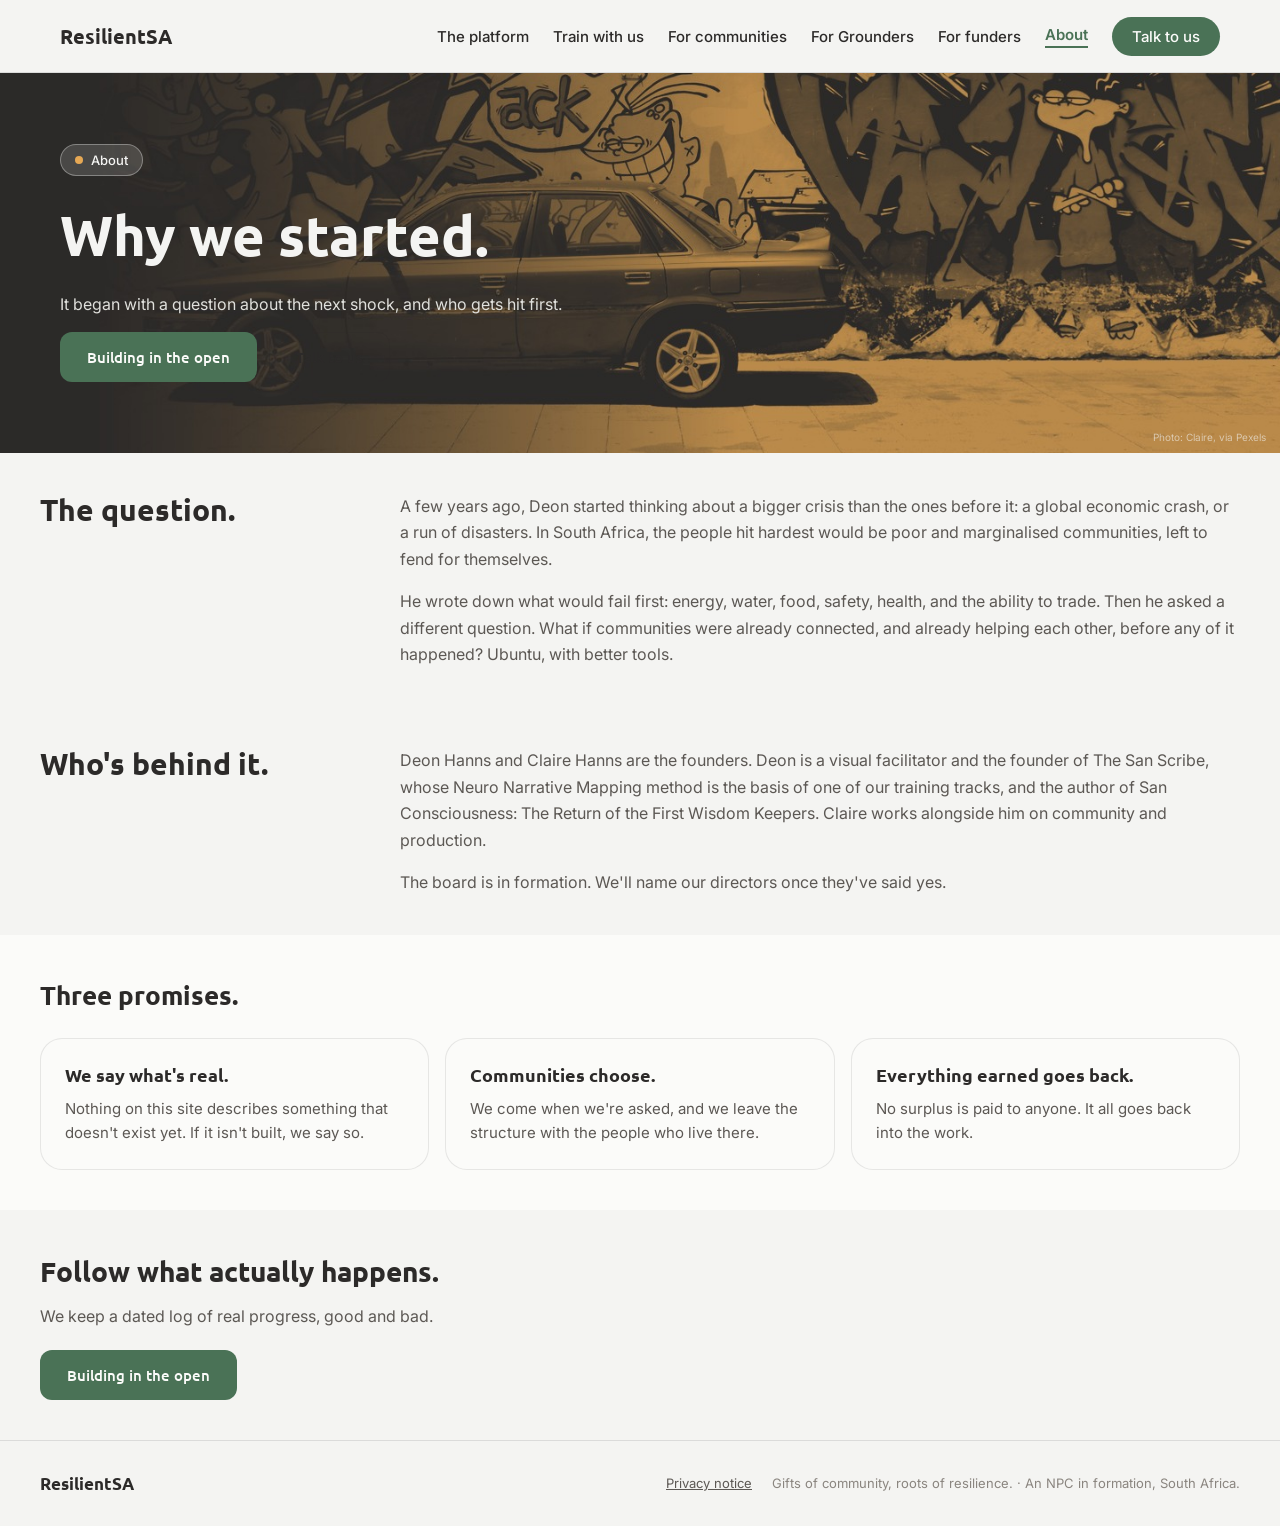
==== about.html @ cc98cc7a "Fix image paths in about.html; also sync in the San Consciousness book credit (already added to the " ====
<!doctype html>
<html lang="en">
<head>
<meta charset="utf-8">
<meta name="viewport" content="width=device-width, initial-scale=1">
<title>ResilientSA: About</title>
<meta name="description" content="ResilientSA: an Ubuntu-rooted mutual-aid platform and training programme for South African communities. Still being built, in the open.">
<link rel="icon" type="image/png" sizes="32x32" href="assets/favicon-32.png">
<link rel="icon" type="image/png" sizes="64x64" href="assets/favicon-64.png">
<link rel="stylesheet" href="https://fonts.googleapis.com/css2?family=Ubuntu:wght@500;700&family=Inter:wght@400;500;600&family=Bungee&display=swap">
<link rel="stylesheet" href="assets/styles.css">
</head>
<body>
<nav class="nav">
  <input type="checkbox" id="nav-check">
  <div class="nav-row">
    <a href="index.html" class="nav-logo">ResilientSA</a>
    <div class="nav-links">
      <a href="platform.html">The platform</a>
      <a href="train.html">Train with us</a>
      <a href="communities.html">For communities</a>
      <a href="grounders.html">For Grounders</a>
      <a href="funders.html">For funders</a>
      <a href="about.html" class="active">About</a>
      <a href="contact.html" class="nav-cta">Talk to us</a>
    </div>
    <label for="nav-check" class="nav-toggle-label nav-toggle-open">
      <span class="nav-toggle" aria-label="Open menu"></span>
    </label>
  </div>
  <div class="nav-mobile">
      <a href="platform.html">The platform</a>
      <a href="train.html">Train with us</a>
      <a href="communities.html">For communities</a>
      <a href="grounders.html">For Grounders</a>
      <a href="funders.html">For funders</a>
      <a href="about.html" class="active">About</a>
    <a href="contact.html" class="cta">Talk to us</a>
  </div>
</nav>

<header class="photo-hero">
  <img src="assets/about-hero.jpg" alt="A car parked in front of a graffiti-covered wall on a Cape Town street.">
  <div class="photo-hero-content">
    <span class="hero-badge" style="background:rgba(244,244,242,0.15);border:1px solid rgba(244,244,242,0.35);color:var(--canvas);"><span class="dot" style="background:var(--clay);"></span>About</span>
    <h1>Why we started.</h1>
    <p class="lede">It began with a question about the next shock, and who gets hit first.</p>
    <div class="hero-ctas">
      <a href="progress.html" class="btn btn-primary">Building in the open</a>
      <a href="contact.html" class="btn btn-ghost">Talk to us</a>
    </div>
  </div>
  <div class="photo-credit">Photo: Claire, via Pexels</div>
</header>
<section class="block">
  <div class="block-inner split">
    <div class="col-title"><h2>The question.</h2></div>
    <div class="col-body"><p>A few years ago, Deon started thinking about a bigger crisis than the ones before it: a global economic crash, or a run of disasters. In South Africa, the people hit hardest would be poor and marginalised communities, left to fend for themselves.</p><p>He wrote down what would fail first: energy, water, food, safety, health, and the ability to trade. Then he asked a different question. What if communities were already connected, and already helping each other, before any of it happened? Ubuntu, with better tools.</p></div>
  </div>
</section>
<section class="block">
  <div class="block-inner split">
    <div class="col-title"><h2>Who's behind it.</h2></div>
    <div class="col-body"><p>Deon Hanns and Claire Hanns are the founders. Deon is a visual facilitator and the founder of The San Scribe, whose Neuro Narrative Mapping method is the basis of one of our training tracks, and the author of San Consciousness: The Return of the First Wisdom Keepers. Claire works alongside him on community and production.</p><p>The board is in formation. We'll name our directors once they've said yes.</p></div>
  </div>
</section>
<section class="block raised">
  <div class="block-inner">
    <h2 style="font-size:26px;">Three promises.</h2>
    <div class="cards"><div class="card bg-raised"><div class="card-title">We say what's real.</div><p>Nothing on this site describes something that doesn't exist yet. If it isn't built, we say so.</p></div><div class="card bg-raised"><div class="card-title">Communities choose.</div><p>We come when we're asked, and we leave the structure with the people who live there.</p></div><div class="card bg-raised"><div class="card-title">Everything earned goes back.</div><p>No surplus is paid to anyone. It all goes back into the work.</p></div></div>
    
  </div>
</section>
<section class="block">
  <div class="block-inner">
    <h2 style="font-size:28px;max-width:640px;">Follow what actually happens.</h2>
    <p style="max-width:520px;margin:var(--space-3) 0 var(--space-5);font:400 16px/1.6 var(--font-body);color:var(--bark-600);">We keep a dated log of real progress, good and bad.</p>
    <div class="hero-ctas"><a href="progress.html" class="btn btn-primary">Building in the open</a></div>
  </div>
</section>

<footer class="site">
  <div class="footer-inner">
    <div class="footer-brand">ResilientSA</div>
    <div class="footer-links">
      <a href="privacy.html">Privacy notice</a>
      <span>Gifts of community, roots of resilience. &middot; An NPC in formation, South Africa.</span>
    </div>
  </div>
</footer>

</body>
</html>
---- assets/styles.css ----
/* ResilientSA: Living Soil design system, as real CSS custom properties */
:root {
  --bark-900: #2C2A29;
  --bark-700: #47433F;
  --bark-600: #5C5854;
  --bark-400: #8A857F;
  --bark-200: #C9C6C1;
  --canvas: #F4F4F2;
  --canvas-raised: #FBFBF9;
  --canvas-sunk: #EAEAE6;
  --aloe: #4A7256;
  --aloe-deep: #3B5D46;
  --aloe-tint: #E4EBE5;
  --ochre: #C85A3C;
  --ochre-tint: #F5E3DC;
  --clay: #E6A854;
  --clay-deep: #C98A3A;
  --clay-tint: #F9EFDA;
  --rain: #3D6B8C;
  --rain-tint: #E0E8ED;
  --protea: #B24C63;
  --protea-tint: #F3E1E6;
  --indigo: #5E5A8C;
  --indigo-tint: #E7E5F0;

  --font-display: 'Ubuntu', system-ui, sans-serif;
  --font-body: 'Inter', system-ui, sans-serif;
  --font-street: 'Bungee', system-ui, sans-serif;

  --space-2: 8px; --space-3: 12px; --space-4: 16px; --space-5: 20px;
  --space-6: 24px; --space-8: 32px; --space-10: 40px; --space-12: 48px; --space-16: 64px;
  --radius-md: 12px; --radius-lg: 16px; --radius-xl: 22px; --radius-pill: 999px;
  --max: 1200px;
}

* { box-sizing: border-box; }
html { scroll-behavior: smooth; }
body {
  margin: 0;
  background: var(--canvas);
  color: var(--bark-900);
  font-family: var(--font-body);
  line-height: 1.5;
}
a { color: var(--aloe); }
a:hover { color: var(--aloe-deep); }
img { max-width: 100%; display: block; }
h1, h2, h3 { font-family: var(--font-display); margin: 0; color: var(--bark-900); }
p { margin: 0; }
.wrap { max-width: var(--max); margin: 0 auto; padding-left: var(--space-5); padding-right: var(--space-5); }

/* ---------- Nav ---------- */
.nav {
  position: sticky; top: 0; z-index: 50;
  background: var(--canvas); border-bottom: 1px solid rgba(44,42,41,0.12);
}
.nav-row {
  max-width: var(--max); margin: 0 auto; padding: 0 var(--space-5);
  height: 72px; display: flex; align-items: center; justify-content: space-between;
}
.nav-logo { font: 700 20px var(--font-display); color: var(--bark-900); text-decoration: none; }
.nav-links { display: none; align-items: center; gap: var(--space-6); }
.nav-links a { font: 500 15px var(--font-body); text-decoration: none; color: var(--bark-900); }
.nav-links a.active { color: var(--aloe); font-weight: 600; border-bottom: 2px solid var(--aloe); padding-bottom: 2px; }
.nav-cta {
  font: 500 15px var(--font-body) !important; color: var(--canvas-raised) !important;
  background: var(--aloe); padding: 10px 20px; border-radius: var(--radius-pill);
}
.nav-toggle { display: block; background: none; border: none; cursor: pointer; padding: 8px; }
.nav-toggle span, .nav-toggle::before, .nav-toggle::after { content: ''; display: block; width: 22px; height: 2px; background: var(--bark-900); margin: 5px 0; }
#nav-check { display: none; }
.nav-mobile {
  display: none; flex-direction: column; padding: var(--space-4) var(--space-5) var(--space-6);
  border-top: 1px solid rgba(44,42,41,0.12); gap: var(--space-2);
}
#nav-check:checked ~ .nav-mobile { display: flex; }
#nav-check:checked ~ .nav-row .nav-toggle-open { display: none; }
.nav-mobile a {
  font: 500 16px var(--font-body); text-decoration: none; color: var(--bark-900);
  padding: 12px 4px; border-bottom: 1px solid rgba(44,42,41,0.08);
}
.nav-mobile a.cta {
  margin-top: var(--space-3); text-align: center; color: var(--canvas-raised);
  background: var(--aloe); border: none; border-radius: var(--radius-md); padding: 14px;
}
@media (min-width: 900px) {
  .nav-links { display: flex; }
  .nav-toggle-label { display: none; }
  .nav-mobile { display: none !important; }
}

/* ---------- Hero ---------- */
.hero { padding: var(--space-10) var(--space-5) var(--space-8); }
.hero-inner { max-width: var(--max); margin: 0 auto; display: flex; flex-direction: column-reverse; gap: var(--space-8); align-items: center; }
.hero-badge {
  display: inline-flex; align-items: center; gap: 8px; padding: 7px 14px;
  border-radius: var(--radius-pill); font: 500 13px var(--font-body); align-self: flex-start;
}
.hero-badge .dot { width: 8px; height: 8px; border-radius: 50%; }
.hero h1 { font: 400 40px/0.98 var(--font-street); margin: var(--space-4) 0; max-width: 640px; }
.hero p.lede { font: 400 17px/1.6 var(--font-body); color: var(--bark-600); max-width: 480px; margin-bottom: var(--space-5); }
.hero-ctas { display: flex; flex-wrap: wrap; gap: var(--space-3); }
.btn {
  font: 500 15px var(--font-display); text-decoration: none; padding: 14px 26px;
  border-radius: var(--radius-md); display: inline-block; border: 1px solid transparent; cursor: pointer;
}
.btn-primary { background: var(--aloe); color: var(--canvas-raised); }
.btn-clay { background: var(--clay); color: var(--bark-900); }
.btn-ghost { background: transparent; color: var(--bark-900); border-color: rgba(44,42,41,0.25); }
.hero-art { width: 100%; max-width: 420px; }
@media (min-width: 900px) {
  .hero { padding: var(--space-16) var(--space-5); }
  .hero-inner { flex-direction: row; align-items: center; }
  .hero h1 { font-size: 64px; }
  .hero p.lede { font-size: 19px; }
}

/* ---------- Photo hero (About) ---------- */
.photo-hero { position: relative; width: 100%; min-height: 380px; overflow: hidden; }
.photo-hero img { width: 100%; height: 100%; object-fit: cover; position: absolute; inset: 0; }
.photo-hero-content {
  position: relative; z-index: 1; max-width: var(--max); margin: 0 auto;
  padding: var(--space-12) var(--space-5); display: flex; flex-direction: column; gap: var(--space-4);
  min-height: 380px; justify-content: center;
}
.photo-hero h1 { color: var(--canvas); font-size: 42px; max-width: 560px; }
.photo-hero p.lede { color: #E0E0DC; }
.photo-credit { position: absolute; right: 14px; bottom: 10px; z-index: 1; font: 400 10px var(--font-body); color: rgba(244,244,242,0.6); }
@media (min-width: 900px) { .photo-hero h1 { font-size: 56px; } }

/* ---------- Sections ---------- */
section.block { padding: var(--space-10) var(--space-5); }
section.block.raised { background: var(--canvas-raised); }
section.block.dark { background: var(--bark-900); color: var(--canvas); }
section.block.dark h2 { color: var(--canvas); }
section.block.dark p { color: var(--bark-200); }
.block-inner { max-width: var(--max); margin: 0 auto; }
.split { display: flex; flex-direction: column; gap: var(--space-6); }
.split h2 { font-size: 26px; line-height: 1.15; margin-bottom: var(--space-2); }
.split .col-body { display: flex; flex-direction: column; gap: var(--space-4); }
.split .col-body p { font: 400 16px/1.65 var(--font-body); color: var(--bark-600); }
section.block.dark .split .col-body p { color: var(--bark-200); }
@media (min-width: 860px) {
  .split { flex-direction: row; gap: var(--space-10); }
  .split .col-title { flex: 0 0 320px; }
  .split .col-body { flex: 1; }
  .split h2 { font-size: 30px; }
}

.cards { display: flex; flex-direction: column; gap: var(--space-4); margin-top: var(--space-6); }
.card {
  padding: var(--space-6); border-radius: var(--radius-xl); display: flex; flex-direction: column; gap: 10px;
}
.card.bg-raised { background: var(--canvas-raised); border: 1px solid rgba(44,42,41,0.1); }
.card.bg-aloe { background: var(--aloe); }
.card.bg-aloe .card-title, .card.bg-aloe p { color: var(--canvas); }
.card.bg-ink { background: var(--bark-900); }
.card.bg-ink .card-title, .card.bg-ink p { color: var(--canvas); }
.card.bg-clay { background: var(--clay); }
.card-title { font: 700 18px var(--font-display); color: var(--bark-900); }
.card p { font: 400 15px/1.6 var(--font-body); color: var(--bark-600); }
@media (min-width: 860px) { .cards { flex-direction: row; } .cards .card { flex: 1; } }

.pillars { display: flex; flex-wrap: wrap; gap: 10px; margin-top: var(--space-4); }
.pillar {
  display: inline-flex; align-items: center; gap: 8px; padding: 7px 13px;
  border-radius: var(--radius-pill); font: 500 14px var(--font-body); color: var(--bark-900);
}
.pillar .dot { width: 9px; height: 9px; border-radius: 50%; }

.paths { display: flex; flex-direction: column; gap: var(--space-4); margin-top: var(--space-6); }
.path-card {
  padding: var(--space-6); border-radius: var(--radius-xl); text-decoration: none;
  display: flex; flex-direction: column; gap: 10px; min-height: 180px;
}
.path-card .title { font: 700 21px var(--font-display); }
.path-card .cta { margin-top: auto; font: 600 14px var(--font-body); }
@media (min-width: 860px) { .paths { flex-direction: row; } .path-card { flex: 1; } }

.steps { display: flex; flex-direction: column; gap: var(--space-4); margin-top: var(--space-6); }
.step { padding: var(--space-5); border-radius: var(--radius-xl); background: var(--canvas-raised); border: 1px solid rgba(44,42,41,0.1); display: flex; flex-direction: column; gap: 8px; }
.step .num { font: 700 22px var(--font-display); color: var(--ochre); }
.step .title { font: 700 16px var(--font-display); }
.step p { font: 400 14px/1.6 var(--font-body); color: var(--bark-600); }
@media (min-width: 860px) { .steps { flex-direction: row; } .step { flex: 1; } }

.status-grid { display: flex; flex-direction: column; gap: var(--space-4); margin-top: var(--space-6); }
.status-col { flex: 1; padding: var(--space-6); border-radius: var(--radius-xl); }
.status-col.live { background: var(--canvas-raised); border: 1px solid rgba(44,42,41,0.1); }
.status-col.pending { border: 1.5px dashed rgba(44,42,41,0.28); }
.status-col h3 { font: 700 18px var(--font-display); margin-bottom: var(--space-4); }
.status-col.live h3 { color: var(--aloe); }
.status-col ul { margin: 0; padding-left: 20px; }
.status-col li { font: 400 15px/1.55 var(--font-body); color: var(--bark-600); margin-bottom: 8px; }
@media (min-width: 860px) { .status-grid { flex-direction: row; } }

.log-entry { display: flex; flex-direction: column; gap: 6px; padding: var(--space-5) 0; border-top: 1px solid rgba(44,42,41,0.12); }
.log-date { font: 600 13px var(--font-body); color: var(--bark-400); }
.log-title { font: 700 18px var(--font-display); }
.log-entry p { font: 400 15px/1.6 var(--font-body); color: var(--bark-600); }
@media (min-width: 860px) { .log-entry { flex-direction: row; gap: var(--space-8); } .log-date { flex: 0 0 160px; } }

.priv-row { display: flex; flex-direction: column; gap: 6px; padding: var(--space-5) 0; border-top: 1px solid rgba(44,42,41,0.12); }
.priv-row h3 { font: 700 16px var(--font-display); }
.priv-row p { font: 400 15px/1.6 var(--font-body); color: var(--bark-600); }
@media (min-width: 860px) { .priv-row { flex-direction: row; gap: var(--space-8); } .priv-row h3 { flex: 0 0 240px; } }

/* ---------- Form ---------- */
.form-card { background: var(--canvas-raised); border: 1px solid rgba(44,42,41,0.1); border-radius: var(--radius-xl); padding: var(--space-6); display: flex; flex-direction: column; gap: var(--space-5); }
.chips { display: flex; flex-wrap: wrap; gap: 8px; }
.chip { padding: 9px 16px; border-radius: var(--radius-pill); background: var(--canvas-raised); border: 1px solid rgba(44,42,41,0.22); font: 500 14px var(--font-body); color: var(--bark-900); cursor: pointer; }
.chip input { position: absolute; opacity: 0; pointer-events: none; }
.chip:has(input:checked) { background: var(--aloe); color: var(--canvas-raised); border-color: var(--aloe); }
label.field { display: flex; flex-direction: column; gap: 8px; font: 600 13px var(--font-body); color: var(--bark-900); }
input[type=text], input[type=email], textarea {
  width: 100%; box-sizing: border-box; padding: 13px 15px; border: 1px solid rgba(44,42,41,0.22);
  border-radius: var(--radius-md); background: var(--canvas-raised); font: 400 15px var(--font-body); color: var(--bark-900);
}
textarea { min-height: 110px; resize: vertical; }
.form-note { font: 400 13px/1.6 var(--font-body); color: var(--bark-600); }

/* ---------- Footer ---------- */
footer.site {
  border-top: 1px solid rgba(44,42,41,0.12); padding: var(--space-8) var(--space-5);
}
.footer-inner {
  max-width: var(--max); margin: 0 auto; display: flex; flex-direction: column; gap: var(--space-3);
}
.footer-brand { font: 700 17px var(--font-display); }
.footer-links { display: flex; gap: var(--space-5); align-items: center; flex-wrap: wrap; font: 400 13px var(--font-body); color: var(--bark-400); }
.footer-links a { color: var(--bark-600); }
@media (min-width: 860px) { .footer-inner { flex-direction: row; justify-content: space-between; } }

/* ---------- Utility ---------- */
.draft-badge { display: inline-flex; padding: 7px 14px; border-radius: var(--radius-pill); background: var(--clay-tint); font: 600 12px var(--font-body); color: var(--bark-900); margin-bottom: var(--space-4); }
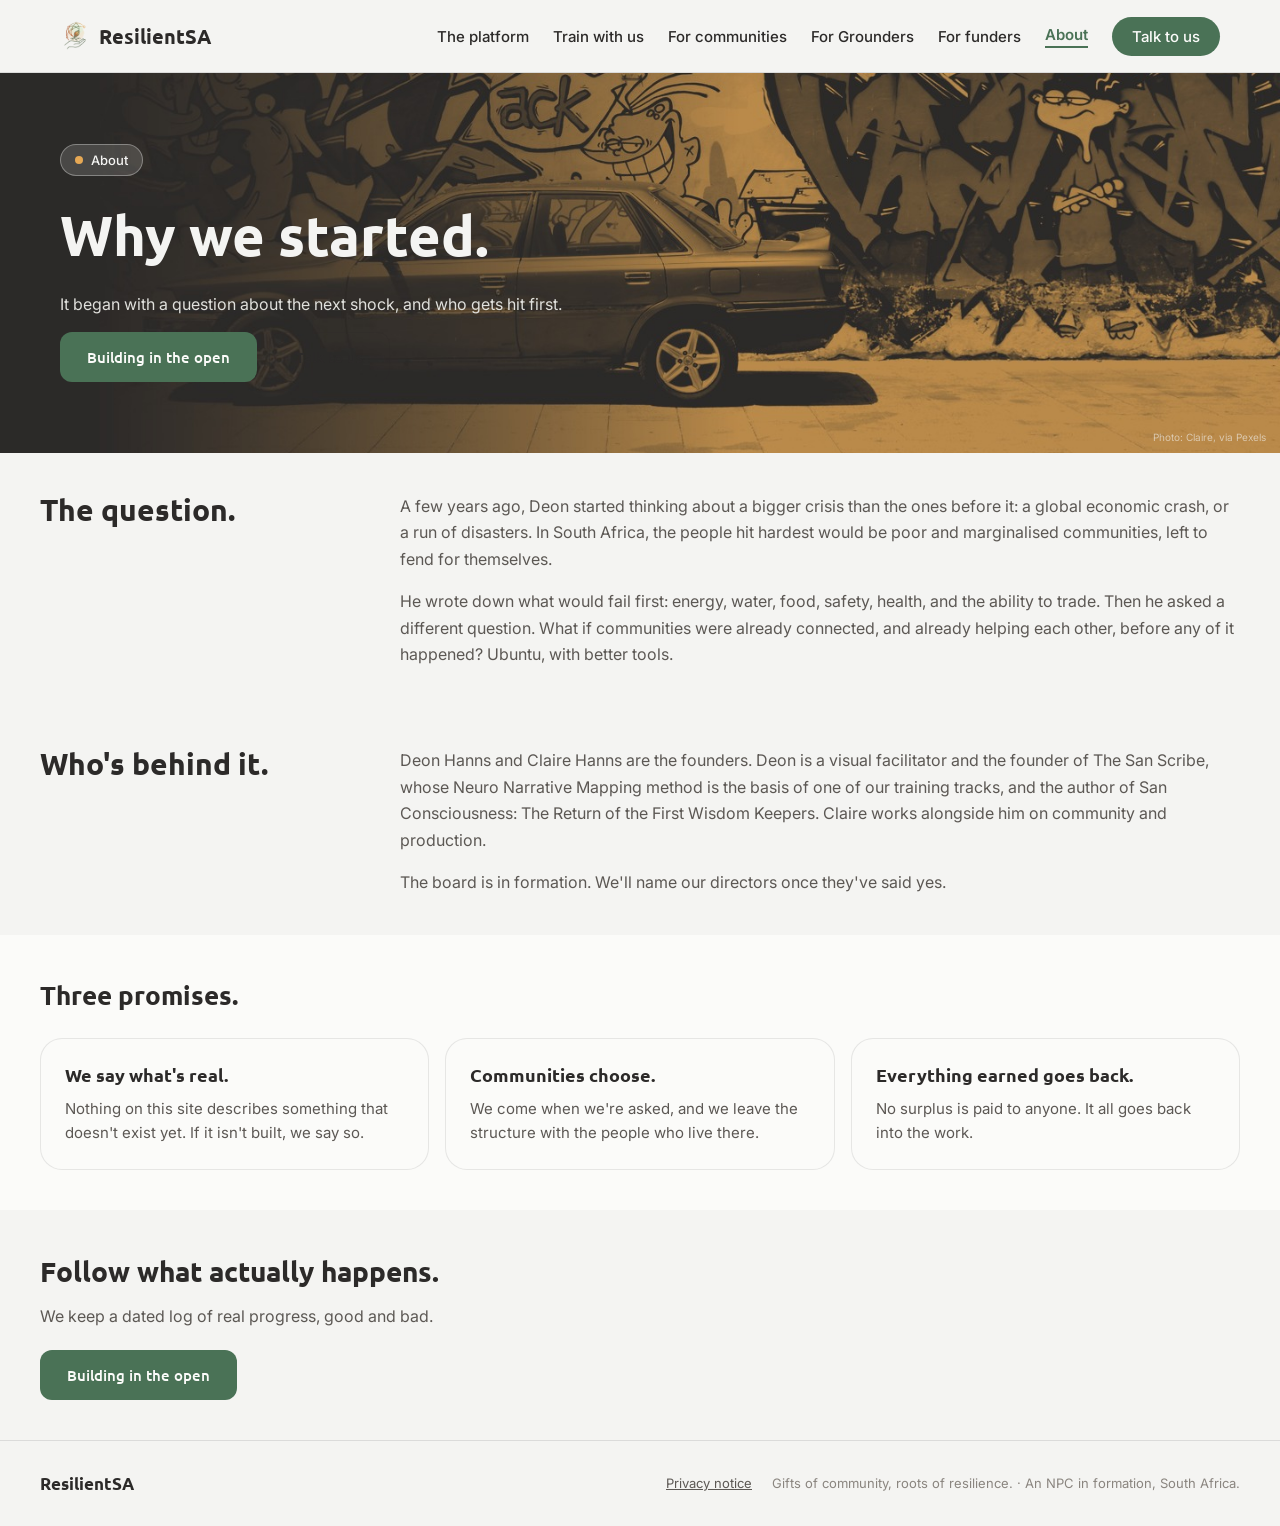
==== commit e2bef231: "Add nav logo mark to about.html" ====
--- a/about.html
+++ b/about.html
@@ -14,7 +14,7 @@
 <nav class="nav">
   <input type="checkbox" id="nav-check">
   <div class="nav-row">
-    <a href="index.html" class="nav-logo">ResilientSA</a>
+    <a href="index.html" class="nav-logo"><img src="assets/logo-mark.png" alt="">ResilientSA</a>
     <div class="nav-links">
       <a href="platform.html">The platform</a>
       <a href="train.html">Train with us</a>
--- a/assets/styles.css
+++ b/assets/styles.css
@@ -58,7 +58,8 @@
   max-width: var(--max); margin: 0 auto; padding: 0 var(--space-5);
   height: 72px; display: flex; align-items: center; justify-content: space-between;
 }
-.nav-logo { font: 700 20px var(--font-display); color: var(--bark-900); text-decoration: none; }
+.nav-logo { font: 700 20px var(--font-display); color: var(--bark-900); text-decoration: none; display: flex; align-items: center; gap: 9px; }
+.nav-logo img { width: 30px; height: 30px; display: block; }
 .nav-links { display: none; align-items: center; gap: var(--space-6); }
 .nav-links a { font: 500 15px var(--font-body); text-decoration: none; color: var(--bark-900); }
 .nav-links a.active { color: var(--aloe); font-weight: 600; border-bottom: 2px solid var(--aloe); padding-bottom: 2px; }
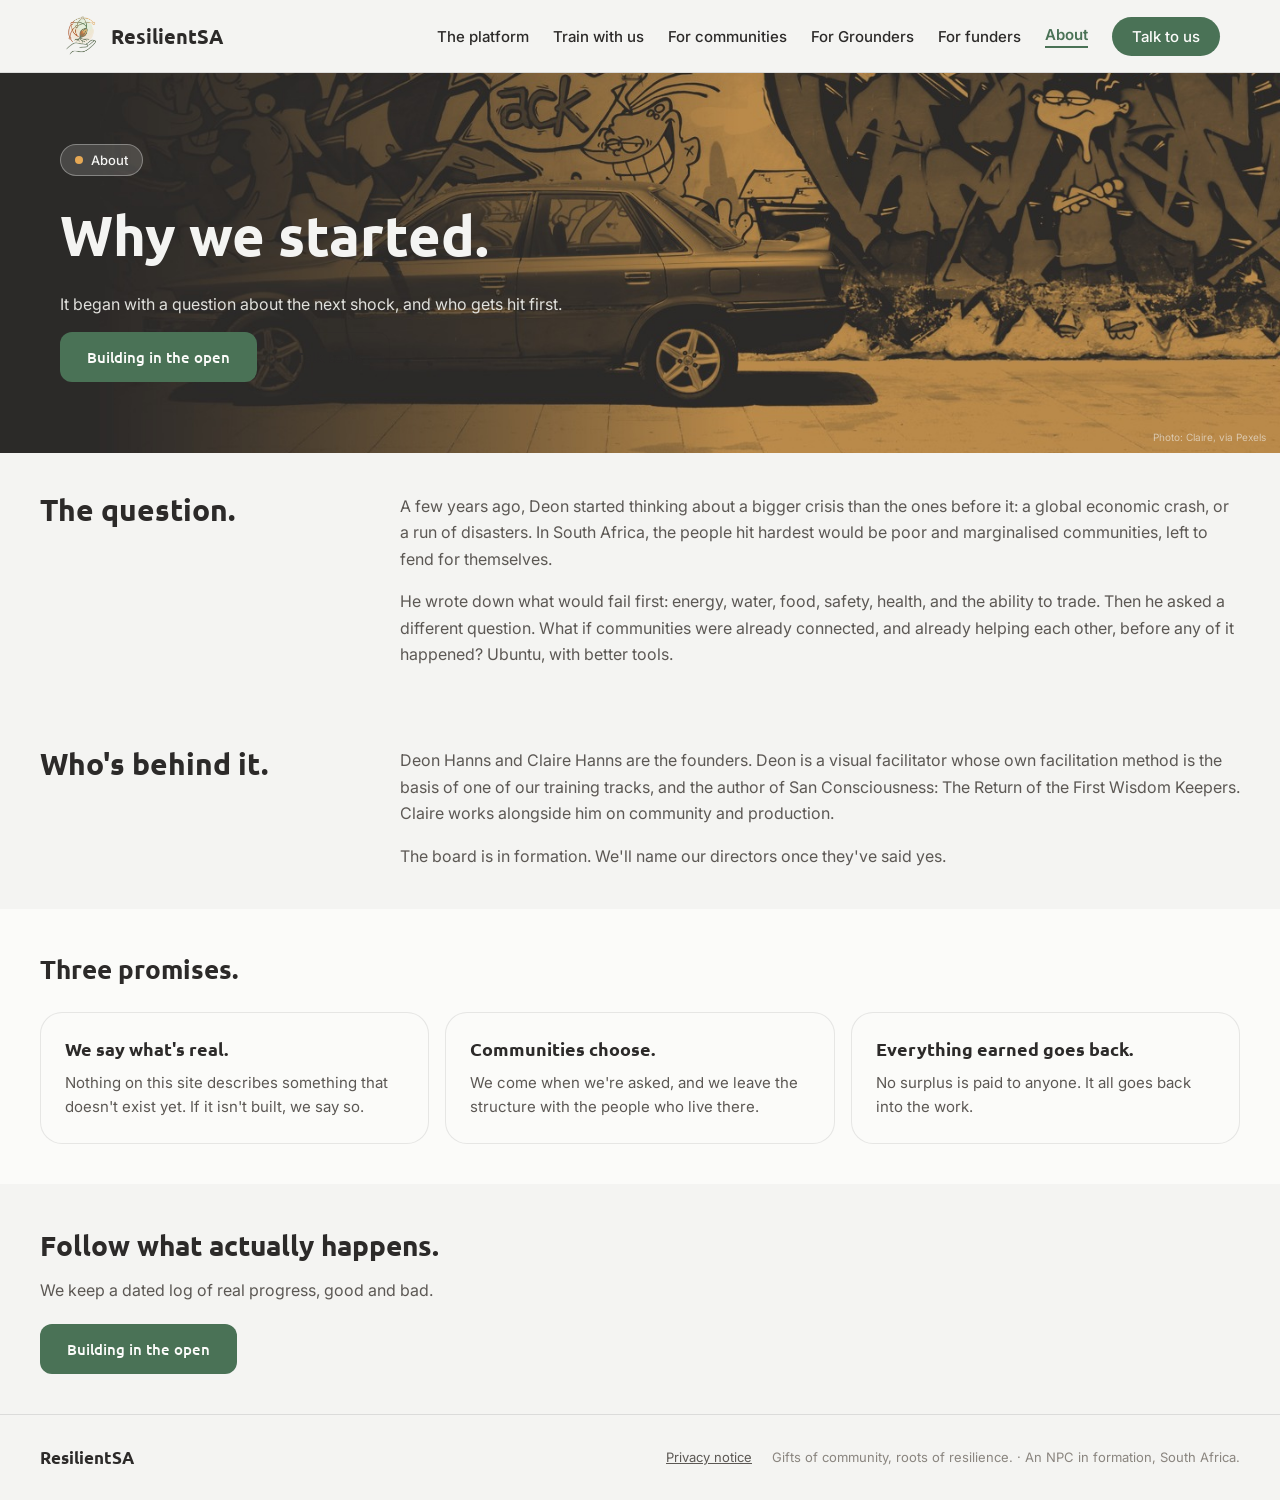
==== commit 6213aa5b: "Remove San Scribe/NNM naming from about page" ====
--- a/about.html
+++ b/about.html
@@ -61,7 +61,7 @@
 <section class="block">
   <div class="block-inner split">
     <div class="col-title"><h2>Who's behind it.</h2></div>
-    <div class="col-body"><p>Deon Hanns and Claire Hanns are the founders. Deon is a visual facilitator and the founder of The San Scribe, whose Neuro Narrative Mapping method is the basis of one of our training tracks, and the author of San Consciousness: The Return of the First Wisdom Keepers. Claire works alongside him on community and production.</p><p>The board is in formation. We'll name our directors once they've said yes.</p></div>
+    <div class="col-body"><p>Deon Hanns and Claire Hanns are the founders. Deon is a visual facilitator whose own facilitation method is the basis of one of our training tracks, and the author of San Consciousness: The Return of the First Wisdom Keepers. Claire works alongside him on community and production.</p><p>The board is in formation. We'll name our directors once they've said yes.</p></div>
   </div>
 </section>
 <section class="block raised">
--- a/assets/styles.css
+++ b/assets/styles.css
@@ -59,7 +59,7 @@
   height: 72px; display: flex; align-items: center; justify-content: space-between;
 }
 .nav-logo { font: 700 20px var(--font-display); color: var(--bark-900); text-decoration: none; display: flex; align-items: center; gap: 9px; }
-.nav-logo img { width: 30px; height: 30px; display: block; }
+.nav-logo img { width: 42px; height: 42px; display: block; }
 .nav-links { display: none; align-items: center; gap: var(--space-6); }
 .nav-links a { font: 500 15px var(--font-body); text-decoration: none; color: var(--bark-900); }
 .nav-links a.active { color: var(--aloe); font-weight: 600; border-bottom: 2px solid var(--aloe); padding-bottom: 2px; }
@@ -167,7 +167,7 @@
   display: inline-flex; align-items: center; gap: 8px; padding: 7px 13px;
   border-radius: var(--radius-pill); font: 500 14px var(--font-body); color: var(--bark-900);
 }
-.pillar .dot { width: 9px; height: 9px; border-radius: 50%; }
+.pillar-icon { width: 15px; height: 15px; flex-shrink: 0; }
 
 .paths { display: flex; flex-direction: column; gap: var(--space-4); margin-top: var(--space-6); }
 .path-card {
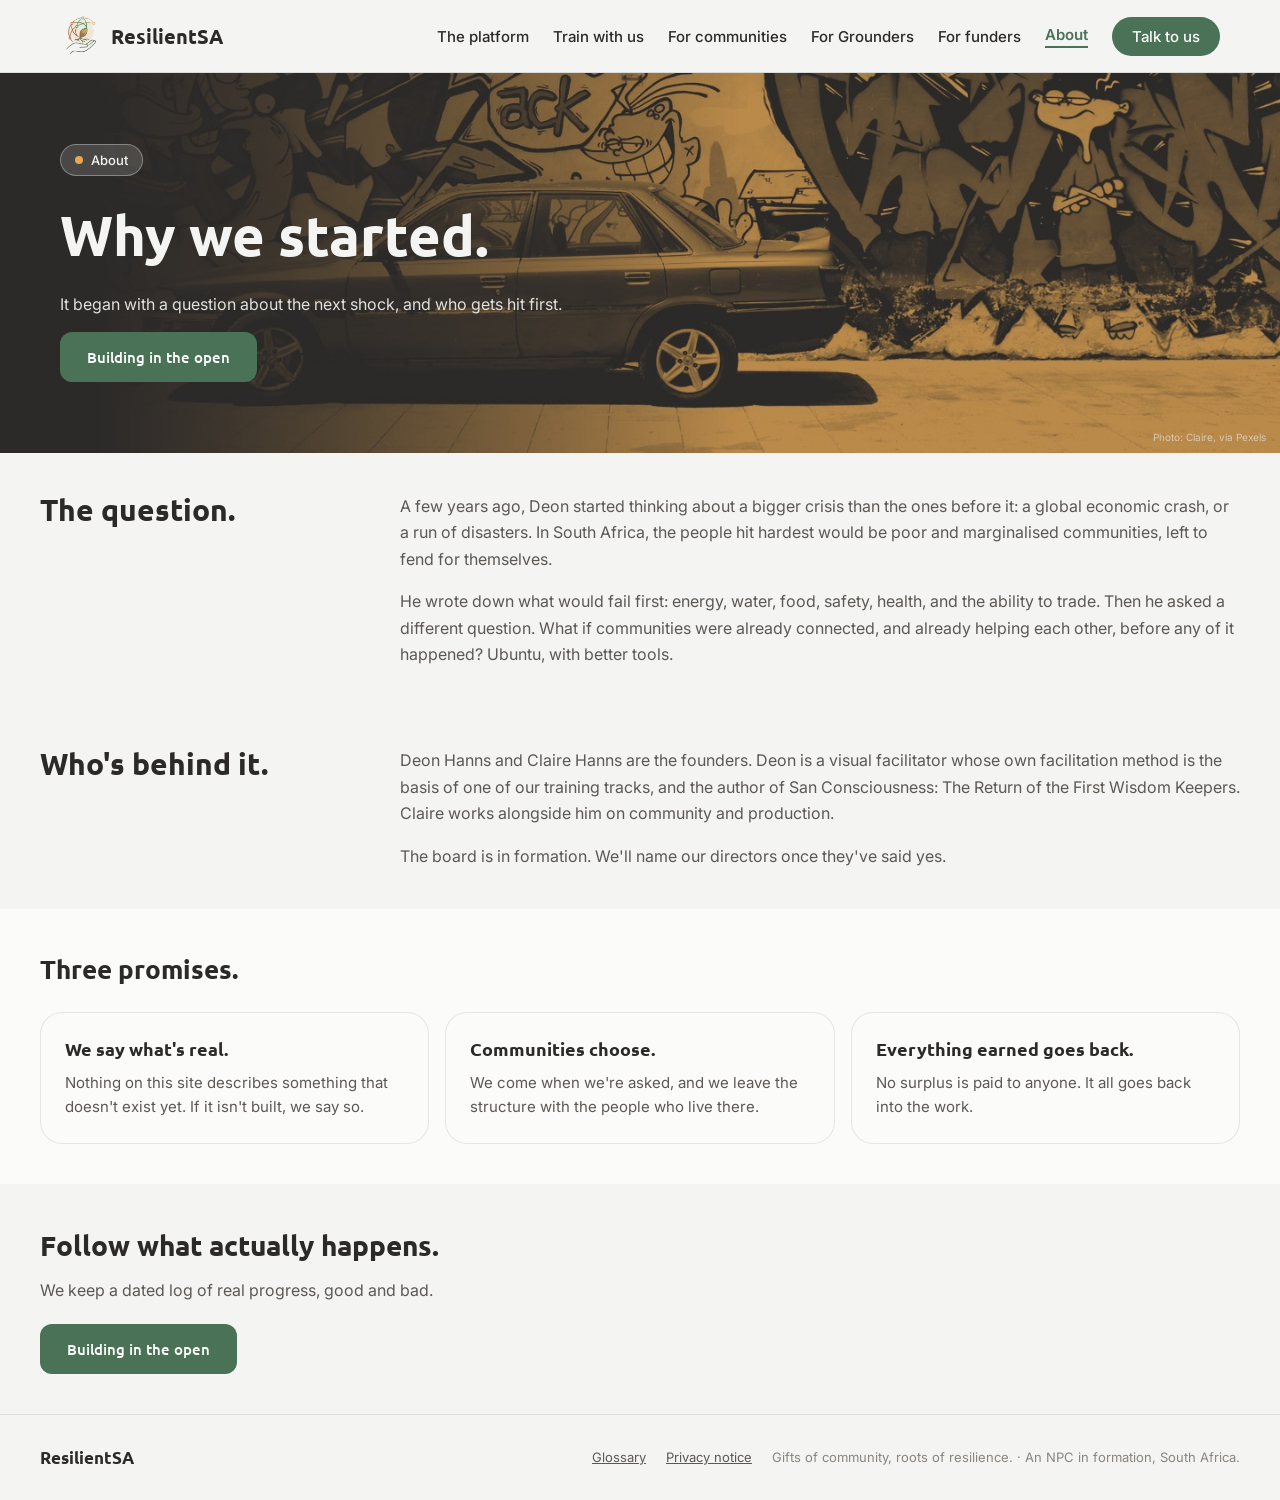
==== commit 234794d1: "Add footer glossary link" ====
--- a/about.html
+++ b/about.html
@@ -83,6 +83,7 @@
   <div class="footer-inner">
     <div class="footer-brand">ResilientSA</div>
     <div class="footer-links">
+      <a href="glossary.html">Glossary</a>
       <a href="privacy.html">Privacy notice</a>
       <span>Gifts of community, roots of resilience. &middot; An NPC in formation, South Africa.</span>
     </div>
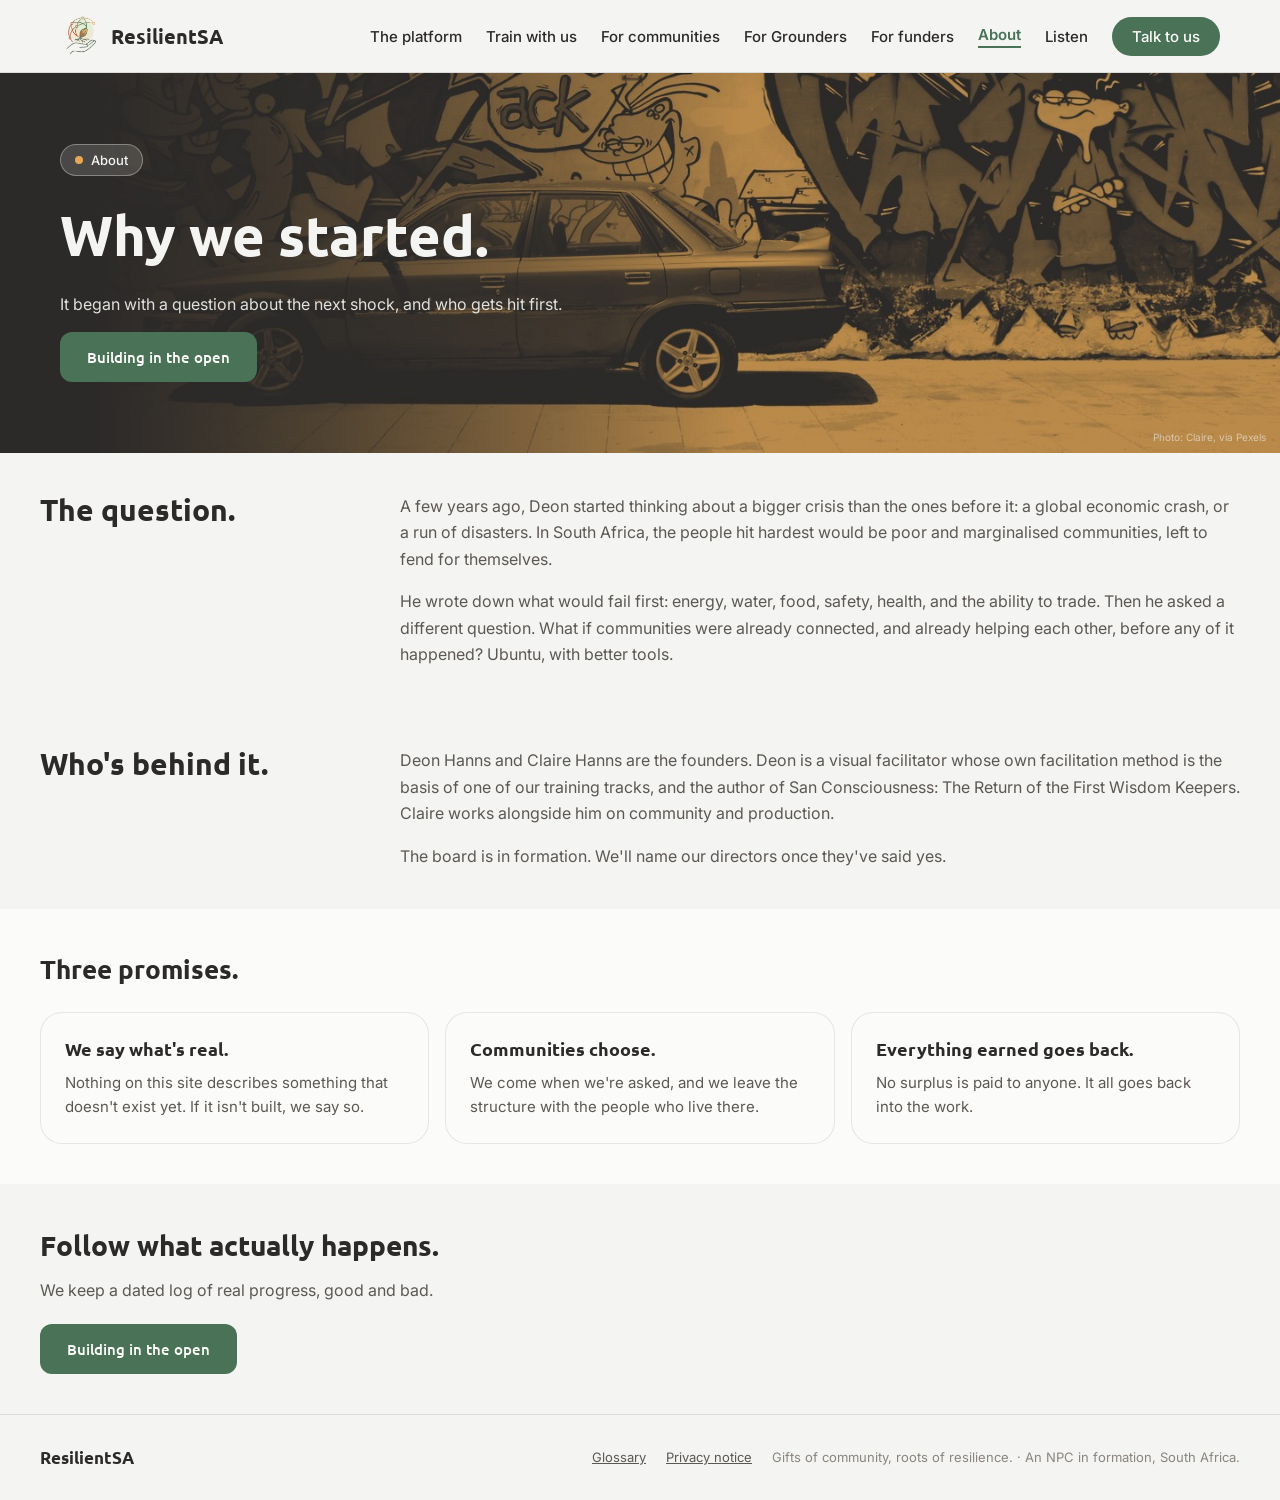
==== commit f04de410: "Add podcast embeds, Listen hub page, and third training track Adds the five ResilientSA Podcast epis" ====
--- a/about.html
+++ b/about.html
@@ -22,6 +22,7 @@
       <a href="grounders.html">For Grounders</a>
       <a href="funders.html">For funders</a>
       <a href="about.html" class="active">About</a>
+      <a href="listen.html">Listen</a>
       <a href="contact.html" class="nav-cta">Talk to us</a>
     </div>
     <label for="nav-check" class="nav-toggle-label nav-toggle-open">
@@ -35,6 +36,7 @@
       <a href="grounders.html">For Grounders</a>
       <a href="funders.html">For funders</a>
       <a href="about.html" class="active">About</a>
+    <a href="listen.html">Listen</a>
     <a href="contact.html" class="cta">Talk to us</a>
   </div>
 </nav>
--- a/assets/styles.css
+++ b/assets/styles.css
@@ -158,9 +158,31 @@
 .card.bg-ink { background: var(--bark-900); }
 .card.bg-ink .card-title, .card.bg-ink p { color: var(--canvas); }
 .card.bg-clay { background: var(--clay); }
+.card.pending { border: 1.5px dashed rgba(44,42,41,0.28); background: transparent; }
+.card.pending .card-title { color: var(--bark-600); }
+.card.pending p { color: var(--bark-400); }
 .card-title { font: 700 18px var(--font-display); color: var(--bark-900); }
 .card p { font: 400 15px/1.6 var(--font-body); color: var(--bark-600); }
+.card-badge {
+  display: inline-flex; align-items: center; gap: 6px; padding: 4px 10px; border-radius: var(--radius-pill);
+  font: 600 11px var(--font-body); letter-spacing: 0.02em; text-transform: uppercase; align-self: flex-start;
+  background: var(--canvas-sunk); color: var(--bark-400);
+}
+.card-badge .dot { width: 6px; height: 6px; border-radius: 50%; background: var(--bark-400); }
 @media (min-width: 860px) { .cards { flex-direction: row; } .cards .card { flex: 1; } }
+
+/* ---------- Podcast embed ---------- */
+.podcast-embed {
+  background: var(--canvas-raised); border: 1px solid rgba(44,42,41,0.1); border-radius: var(--radius-xl);
+  padding: var(--space-5); display: flex; flex-direction: column; gap: var(--space-3); margin-top: var(--space-6);
+}
+.podcast-embed-head { display: flex; flex-direction: column; gap: 4px; }
+.podcast-embed-eyebrow { font: 600 12px var(--font-body); letter-spacing: 0.03em; text-transform: uppercase; color: var(--bark-400); }
+.podcast-embed-title { font: 700 17px var(--font-display); color: var(--bark-900); }
+.podcast-embed-desc { font: 400 14px/1.55 var(--font-body); color: var(--bark-600); max-width: 560px; }
+.podcast-embed iframe { width: 100%; border: none; border-radius: var(--radius-md); }
+.podcast-embed-fallback { font: 500 13px var(--font-body); color: var(--aloe-deep); text-decoration: none; }
+.podcast-hub-list { display: flex; flex-direction: column; gap: var(--space-6); margin-top: var(--space-6); }
 
 .pillars { display: flex; flex-wrap: wrap; gap: 10px; margin-top: var(--space-4); }
 .pillar {
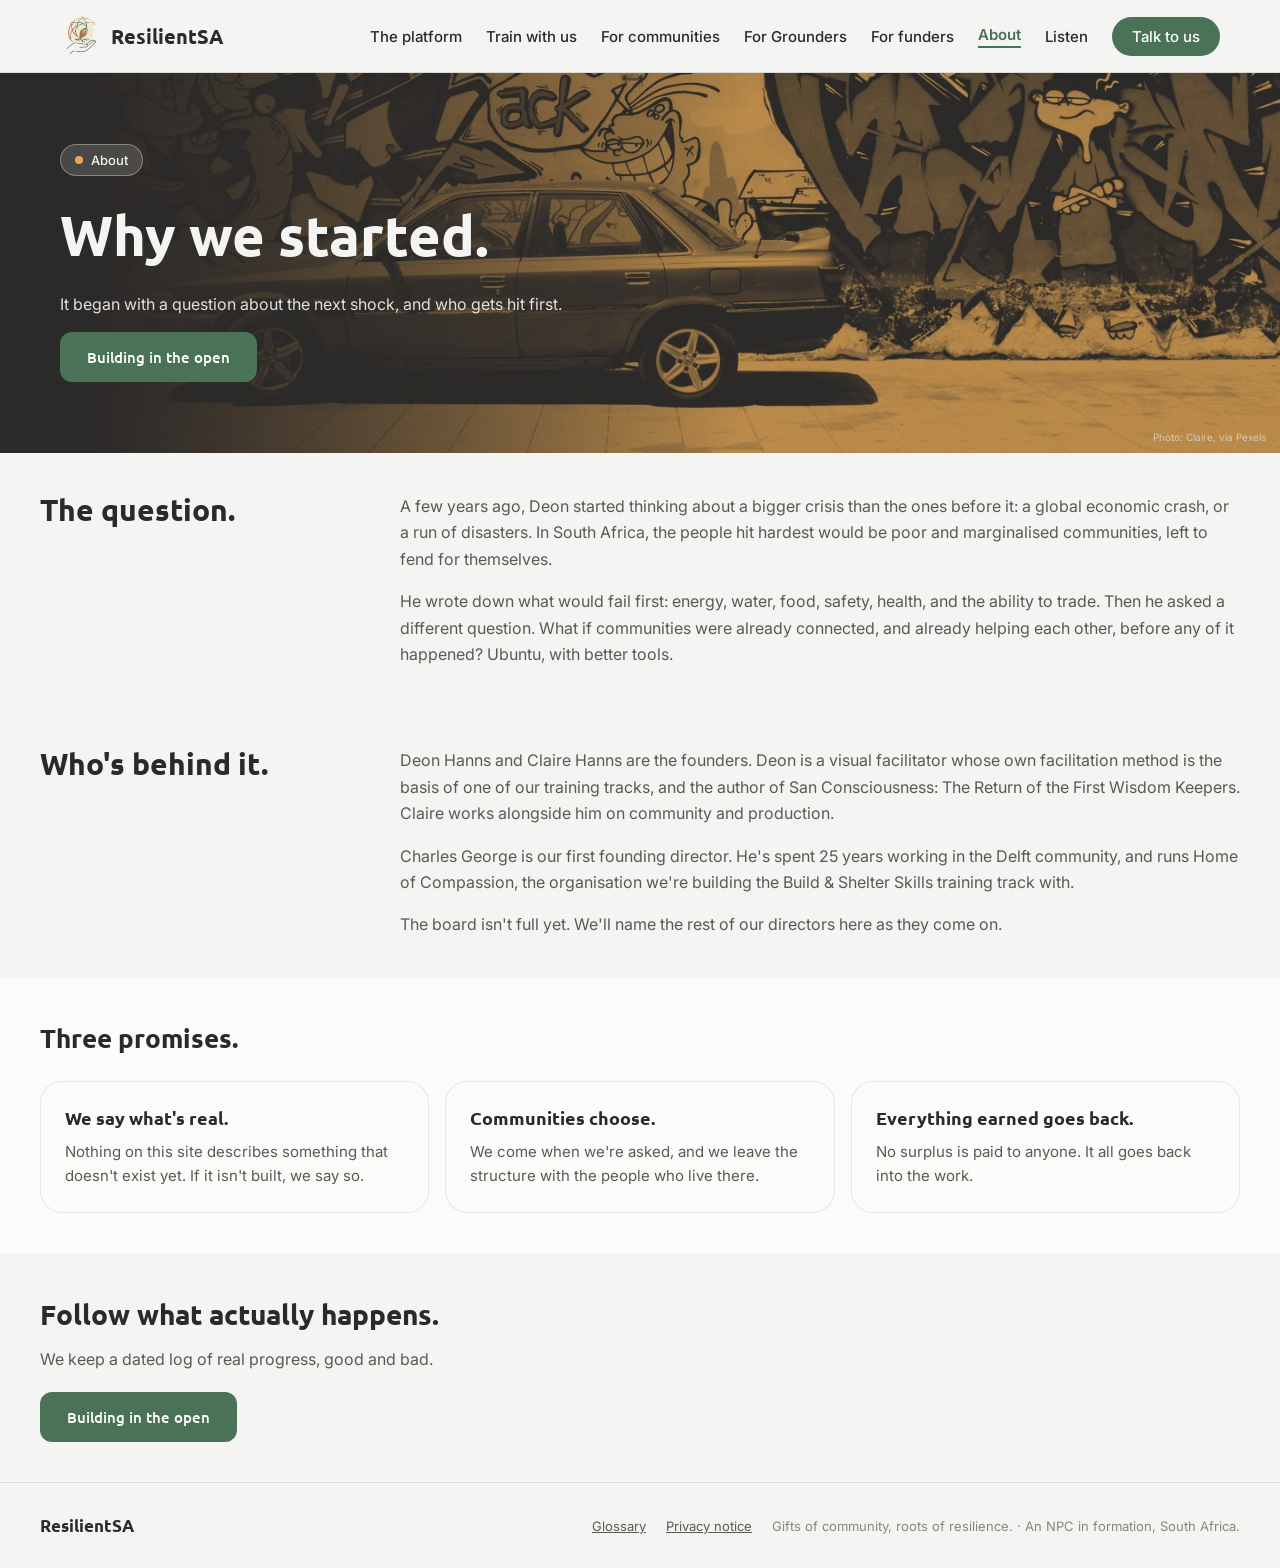
==== commit f19af40f: "Add Charles George as first founding director Updates the placeholder governance language on about.h" ====
--- a/about.html
+++ b/about.html
@@ -63,7 +63,7 @@
 <section class="block">
   <div class="block-inner split">
     <div class="col-title"><h2>Who's behind it.</h2></div>
-    <div class="col-body"><p>Deon Hanns and Claire Hanns are the founders. Deon is a visual facilitator whose own facilitation method is the basis of one of our training tracks, and the author of San Consciousness: The Return of the First Wisdom Keepers. Claire works alongside him on community and production.</p><p>The board is in formation. We'll name our directors once they've said yes.</p></div>
+    <div class="col-body"><p>Deon Hanns and Claire Hanns are the founders. Deon is a visual facilitator whose own facilitation method is the basis of one of our training tracks, and the author of San Consciousness: The Return of the First Wisdom Keepers. Claire works alongside him on community and production.</p><p>Charles George is our first founding director. He's spent 25 years working in the Delft community, and runs Home of Compassion, the organisation we're building the Build &amp; Shelter Skills training track with.</p><p>The board isn't full yet. We'll name the rest of our directors here as they come on.</p></div>
   </div>
 </section>
 <section class="block raised">
--- a/assets/styles.css
+++ b/assets/styles.css
@@ -182,7 +182,20 @@
 .podcast-embed-desc { font: 400 14px/1.55 var(--font-body); color: var(--bark-600); max-width: 560px; }
 .podcast-embed iframe { width: 100%; border: none; border-radius: var(--radius-md); }
 .podcast-embed-fallback { font: 500 13px var(--font-body); color: var(--aloe-deep); text-decoration: none; }
+.podcast-embed-placeholder {
+  display: flex; align-items: center; justify-content: center; height: 72px;
+  border: 1.5px dashed rgba(44,42,41,0.28); border-radius: var(--radius-md);
+  font: 500 13px var(--font-body); color: var(--bark-400);
+}
 .podcast-hub-list { display: flex; flex-direction: column; gap: var(--space-6); margin-top: var(--space-6); }
+
+/* ---------- Infographic block ---------- */
+.infographic-block { margin-top: var(--space-6); }
+.infographic-block img {
+  width: 100%; height: auto; border-radius: var(--radius-xl); border: 1px solid rgba(44,42,41,0.1);
+  display: block;
+}
+.infographic-caption { font: 400 13px/1.5 var(--font-body); color: var(--bark-400); margin-top: 10px; max-width: 760px; }
 
 .pillars { display: flex; flex-wrap: wrap; gap: 10px; margin-top: var(--space-4); }
 .pillar {
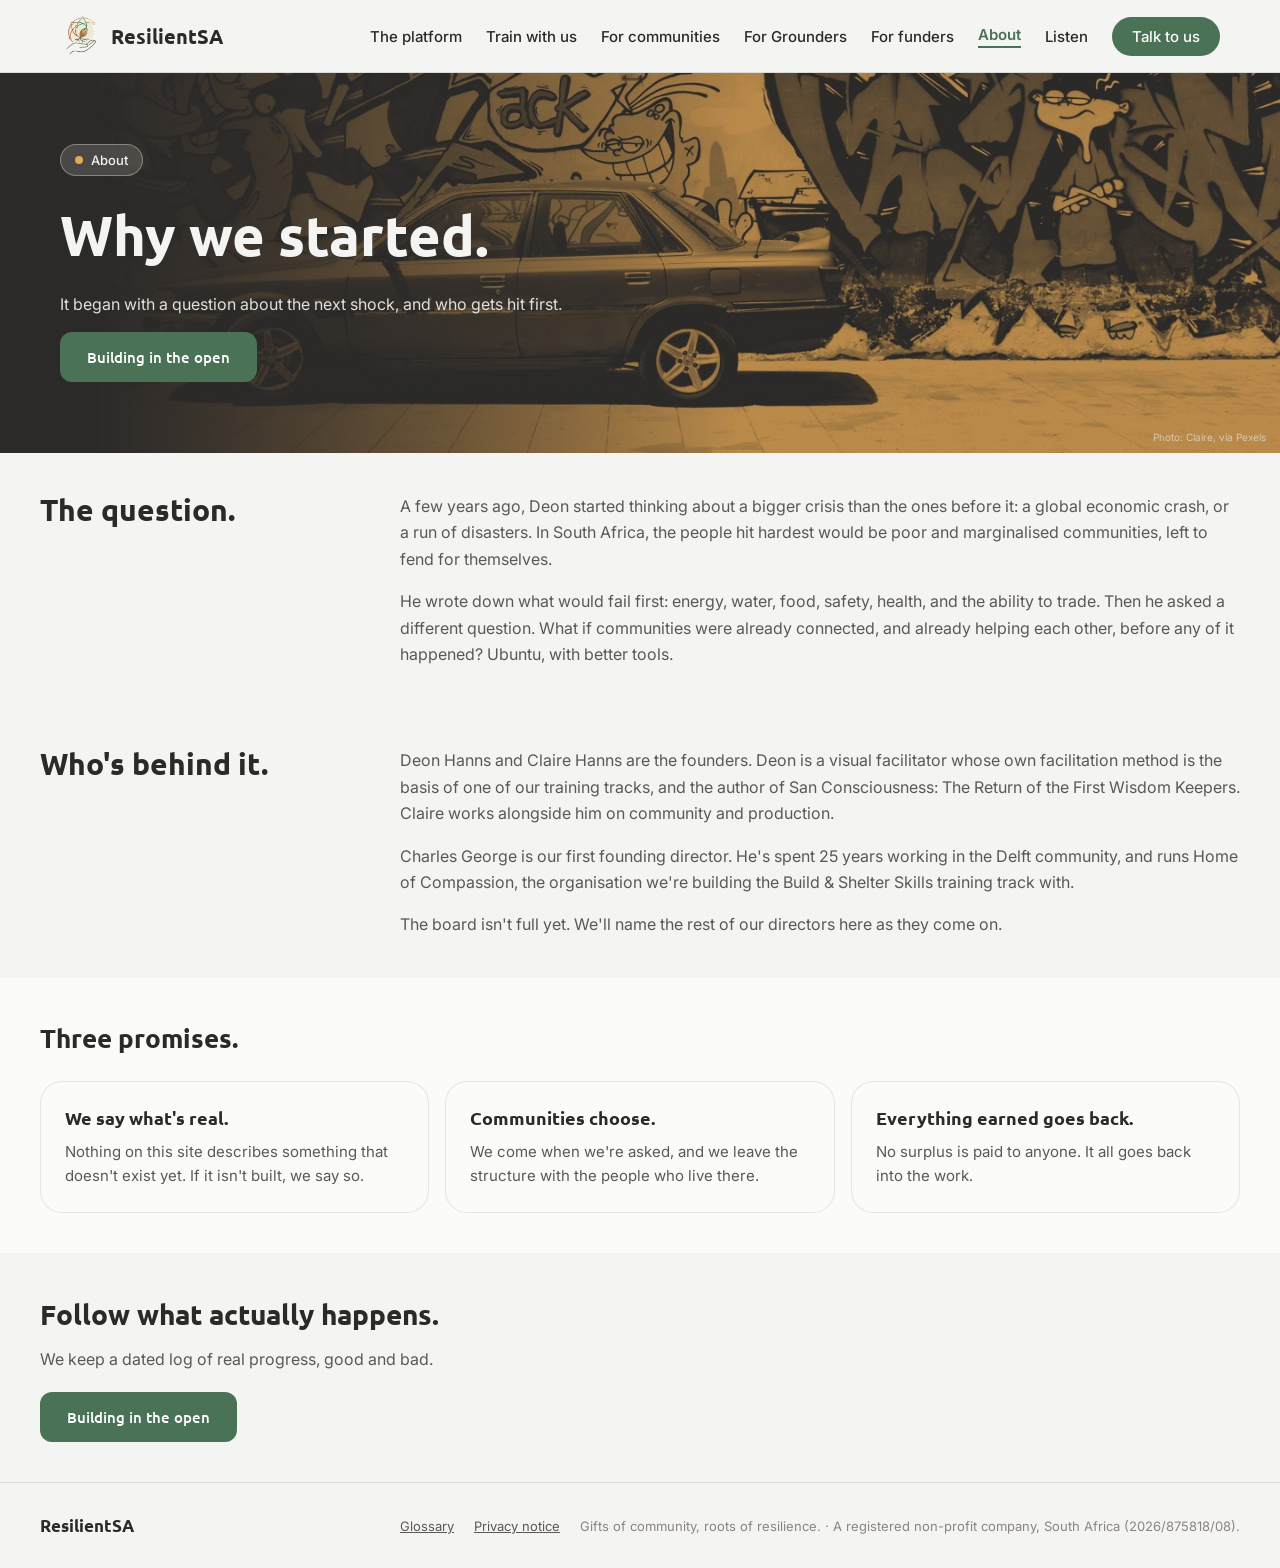
==== commit db2a7a41: "site: ResilientSA is now a registered non-profit company (2026/875818/08) Footer on all pages, home " ====
--- a/about.html
+++ b/about.html
@@ -87,7 +87,7 @@
     <div class="footer-links">
       <a href="glossary.html">Glossary</a>
       <a href="privacy.html">Privacy notice</a>
-      <span>Gifts of community, roots of resilience. &middot; An NPC in formation, South Africa.</span>
+      <span>Gifts of community, roots of resilience. &middot; A registered non-profit company, South Africa (2026/875818/08).</span>
     </div>
   </div>
 </footer>
--- a/assets/styles.css
+++ b/assets/styles.css
@@ -182,6 +182,9 @@
 .podcast-embed-desc { font: 400 14px/1.55 var(--font-body); color: var(--bark-600); max-width: 560px; }
 .podcast-embed iframe { width: 100%; border: none; border-radius: var(--radius-md); }
 .podcast-embed-fallback { font: 500 13px var(--font-body); color: var(--aloe-deep); text-decoration: none; }
+.podcast-embed-actions { display: flex; flex-wrap: wrap; gap: 8px 20px; align-items: center; }
+.podcast-embed-download { font: 500 13px var(--font-body); color: var(--aloe-deep); text-decoration: none; display: inline-flex; align-items: center; min-height: 44px; }
+.podcast-embed-download:hover, .podcast-embed-fallback:hover { text-decoration: underline; }
 .podcast-embed-placeholder {
   display: flex; align-items: center; justify-content: center; height: 72px;
   border: 1.5px dashed rgba(44,42,41,0.28); border-radius: var(--radius-md);
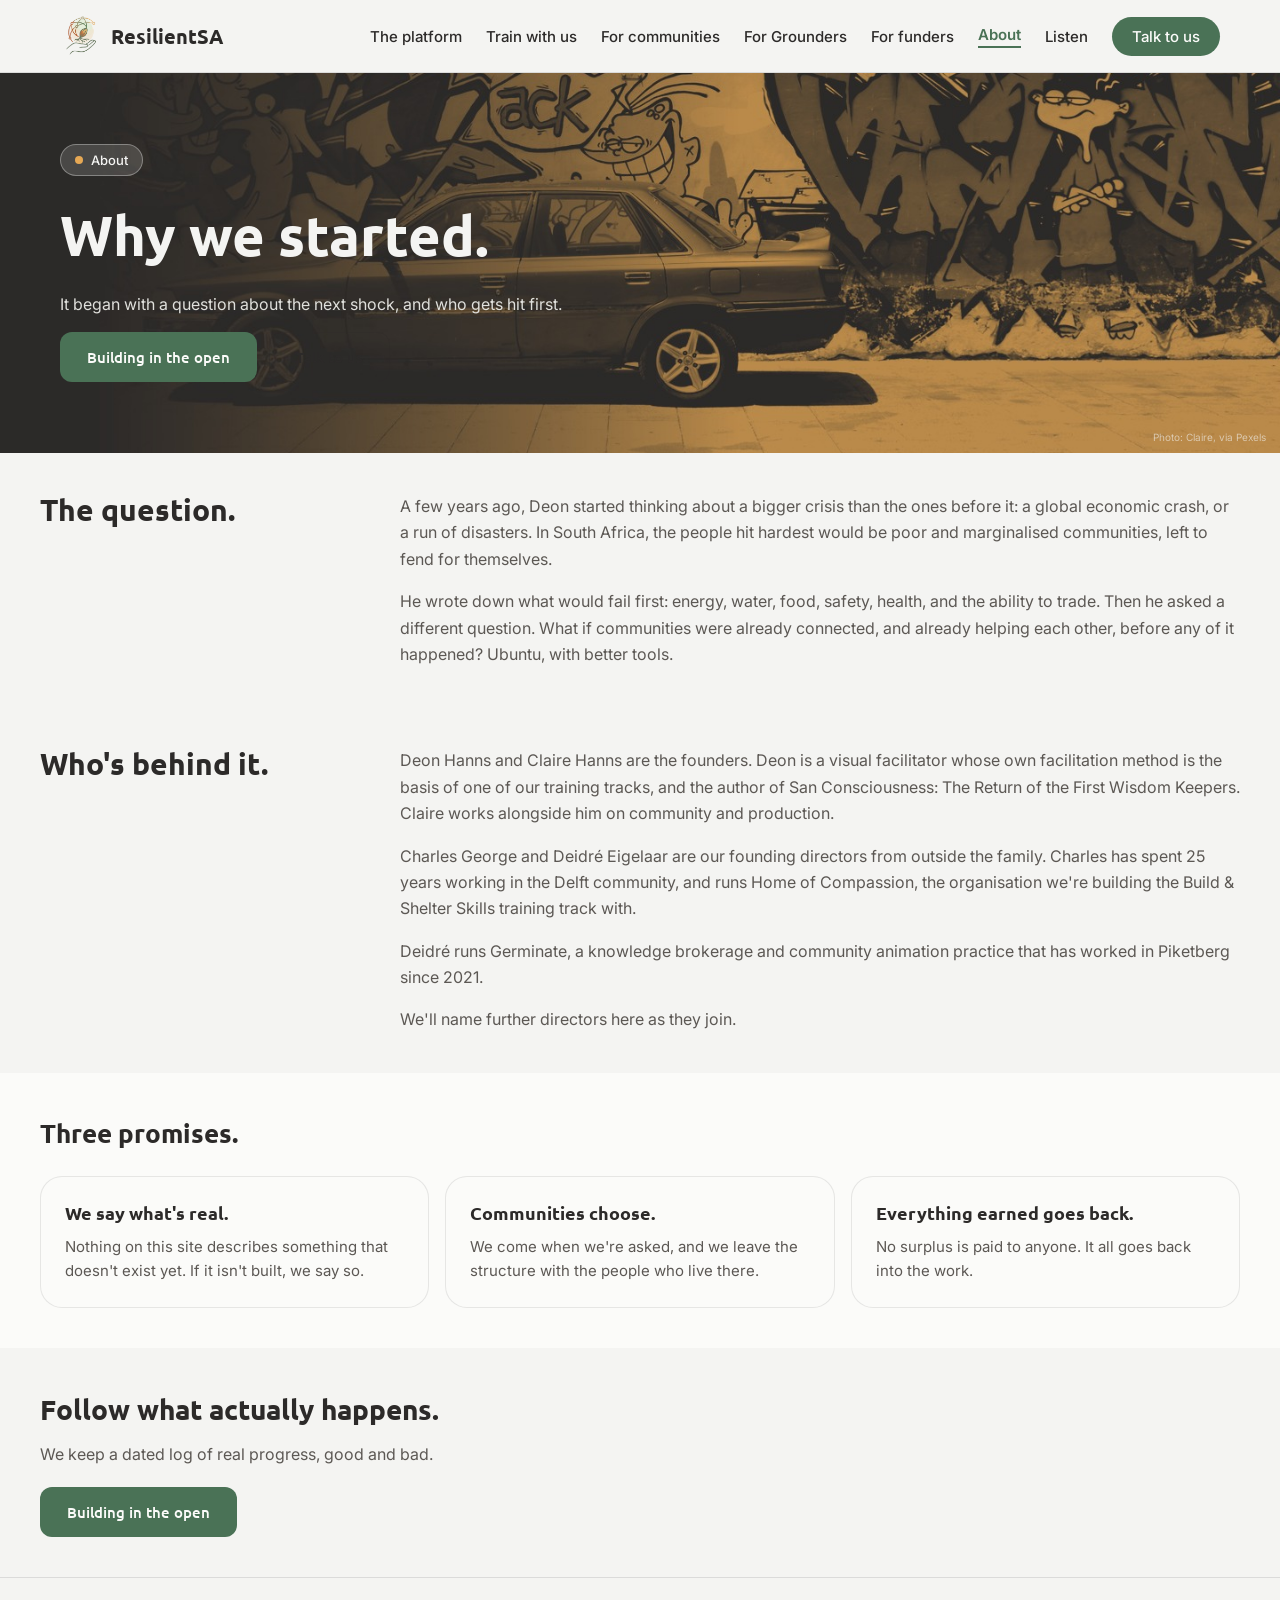
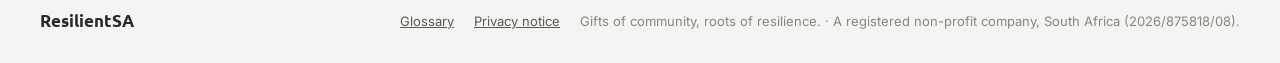
==== commit 5f81ed18: "site: name Deidré Eigelaar and Germinate alongside Charles George Both directors have consented to b" ====
--- a/about.html
+++ b/about.html
@@ -63,7 +63,7 @@
 <section class="block">
   <div class="block-inner split">
     <div class="col-title"><h2>Who's behind it.</h2></div>
-    <div class="col-body"><p>Deon Hanns and Claire Hanns are the founders. Deon is a visual facilitator whose own facilitation method is the basis of one of our training tracks, and the author of San Consciousness: The Return of the First Wisdom Keepers. Claire works alongside him on community and production.</p><p>Charles George is our first founding director. He's spent 25 years working in the Delft community, and runs Home of Compassion, the organisation we're building the Build &amp; Shelter Skills training track with.</p><p>The board isn't full yet. We'll name the rest of our directors here as they come on.</p></div>
+    <div class="col-body"><p>Deon Hanns and Claire Hanns are the founders. Deon is a visual facilitator whose own facilitation method is the basis of one of our training tracks, and the author of San Consciousness: The Return of the First Wisdom Keepers. Claire works alongside him on community and production.</p><p>Charles George and Deidré Eigelaar are our founding directors from outside the family. Charles has spent 25 years working in the Delft community, and runs Home of Compassion, the organisation we're building the Build &amp; Shelter Skills training track with.</p><p>Deidré runs Germinate, a knowledge brokerage and community animation practice that has worked in Piketberg since 2021.</p><p>We'll name further directors here as they join.</p></div>
   </div>
 </section>
 <section class="block raised">
